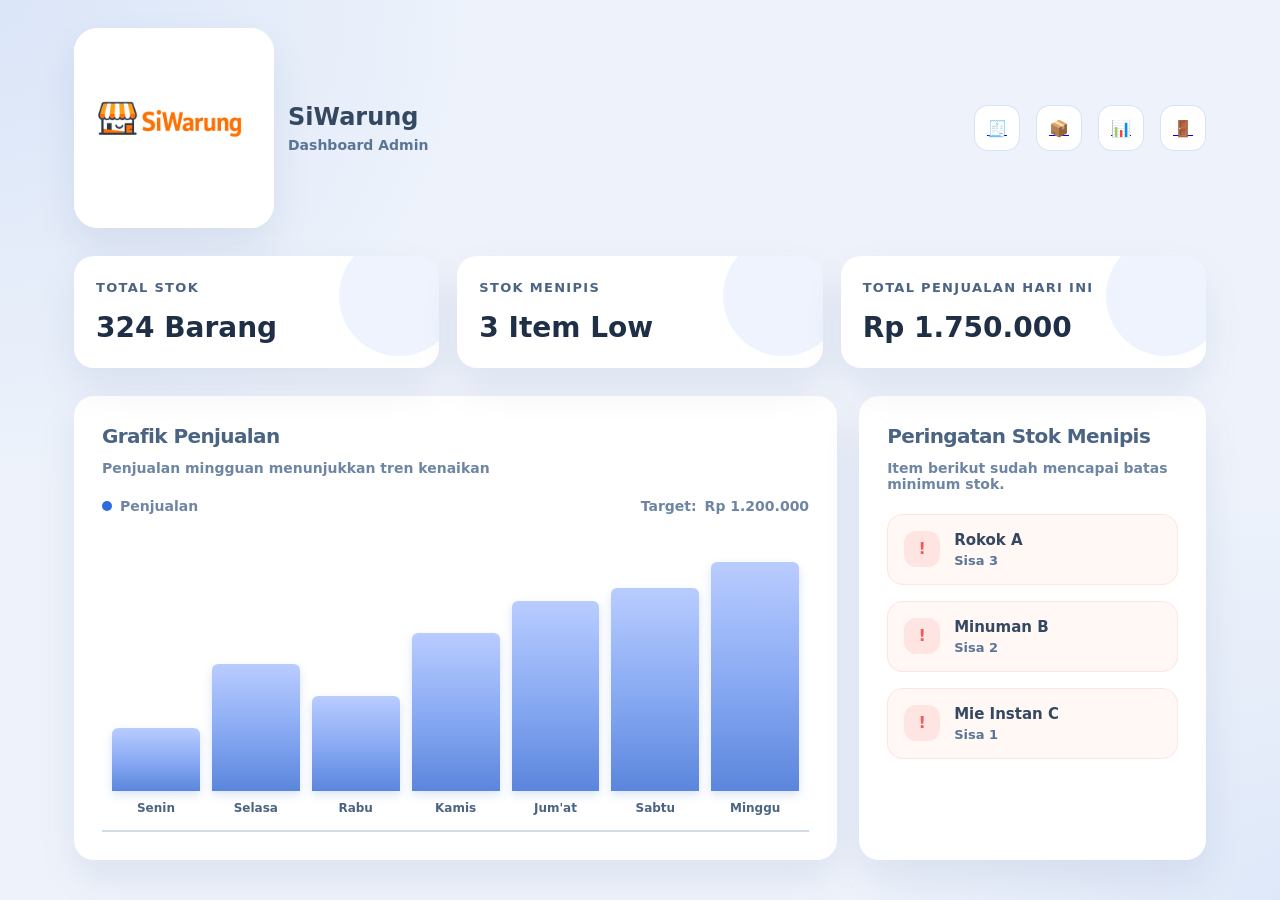
==== dashboard.html @ c709d384 "Add files via upload" ====
<!DOCTYPE html>
<html lang="id">
<head>
<meta charset="UTF-8">
<meta name="viewport" content="width=device-width, initial-scale=1.0">
<title>Dashboard Admin - SiWarung</title>
<style>
:root {
--bg: #eef3fb;
--surface: #ffffff;
--primary: #2d6cdf;
--text: #1f2f46;
--danger: #f05a5a;
--radius: 20px;
--shadow: 0 18px 40px rgba(15, 42, 103, 0.08);
}
* {
box-sizing: border-box;
}
body {
margin: 0;
font-family: 'Inter', system-ui, sans-serif;
background: radial-gradient(circle at top left, rgba(45,108,223,0.10), transparent 32%),
radial-gradient(circle at bottom right, rgba(45,108,223,0.08), transparent 28%),
var(--bg);
color: var(--text);
}
body::before {
content: none;
}
.page {
max-width: 1180px;
margin: 0 auto;
padding: 28px 24px 40px;
}
header {
display: flex;
justify-content: space-between;
align-items: center;
gap: 18px;
margin-bottom: 28px;
}
.brand {
display: flex;
align-items: center;
gap: 14px;
}
.brand-icon {
width: 200px;
height: 200px;
border-radius: 24px;
background: #ffffff;
display: grid;
place-items: center;
box-shadow: var(--shadow);
padding: 0;
overflow: hidden;
flex-shrink: 0;
}
.brand-icon img {
width: 100%;
height: 100%;
object-fit: cover;
display: block;
background: #ffffff;
}
.brand-text {
display: grid;
gap: 6px;
}
.brand-text .title {
margin: 0;
font-size: 24px;
font-weight: 800;
color: #344862;
}
.brand-text .subtitle {
margin: 0;
color: #5b7597;
font-size: 14px;
font-weight: 800;
}
.header-actions {
display: flex;
align-items: center;
gap: 16px;
}
.icon-button {
position: relative;
width: 46px;
height: 46px;
border-radius: 14px;
border: 1px solid rgba(45,108,223,0.18);
background: rgba(255,255,255,1);
display: grid;
place-items: center;
cursor: pointer;
transition: transform 0.2s ease;
}
.icon-button:hover {
transform: translateY(-1px);
}
.icon-button .tooltip {
position: absolute;
bottom: -34px;
left: 50%;
transform: translateX(-50%);
background: rgba(35, 48, 71, 1);
color: #ffffff;
padding: 8px 12px;
border-radius: 8px;
font-size: 11px;
font-weight: 700;
white-space: nowrap;
opacity: 0;
pointer-events: none;
transition: opacity 0.2s ease;
z-index: 10;
}
.icon-button:hover .tooltip {
opacity: 1;
}
.summary {
display: grid;
grid-template-columns: repeat(3, minmax(0, 1fr));
gap: 18px;
margin-bottom: 28px;
}
.summary-card {
background: #ffffff;
border-radius: var(--radius);
padding: 24px 22px;
box-shadow: var(--shadow);
position: relative;
overflow: hidden;
}
.summary-card::after {
content: '';
position: absolute;
right: -20px;
top: -20px;
width: 120px;
height: 120px;
border-radius: 50%;
background: rgba(45,108,223,0.08);
}
.summary-card h2 {
margin: 0;
font-size: 13px;
color: #4b6484;
text-transform: uppercase;
letter-spacing: 0.1em;
font-weight: 800;
}
.summary-card p {
margin: 18px 0 0;
font-size: 28px;
font-weight: 800;
line-height: 1.1;
color: #1f2f46;
}
.layout {
display: grid;
grid-template-columns: 2.2fr 1fr;
gap: 22px;
}
.panel {
background: #ffffff;
border-radius: var(--radius);
padding: 28px;
box-shadow: var(--shadow);
}
.panel h2 {
margin-top: 0;
margin-bottom: 12px;
font-size: 20px;
letter-spacing: -0.03em;
font-weight: 800;
color: #4b6484;
}
.panel .subtitle {
margin: 0 0 22px;
color: #6e85a4;
font-size: 14px;
font-weight: 800;
}
.chart-card {
display: grid;
gap: 18px;
}
.chart-legend {
display: flex;
justify-content: space-between;
gap: 12px;
flex-wrap: wrap;
color: #6e85a4;
font-size: 14px;
font-weight: 800;
}
.chart-legend span {
display: inline-flex;
align-items: center;
gap: 8px;
}
.chart-legend .dot {
width: 10px;
height: 10px;
border-radius: 50%;
background: var(--primary);
}
.chart-bars {
display: grid;
grid-template-columns: repeat(7, 1fr);
gap: 12px;
align-items: end;
height: 300px;
padding: 30px 10px 15px;
border-bottom: 2px solid #d0dce8;
}
.bar-wrapper {
display: flex;
flex-direction: column;
align-items: center;
justify-content: flex-end;
height: 100%;
}
.bar {
border-radius: 6px 6px 0 0;
background: linear-gradient(180deg, #b9ccff 0%, #86a8f2 55%, #5b86dc 100%);
min-height: 15px;
width: 100%;
box-shadow: 0 4px 10px rgba(45, 108, 223, 0.18);
}
.bar-label {
margin-top: 10px;
text-align: center;
font-size: 12px;
font-weight: 800;
color: #4b6484;
}
.stock-list {
display: grid;
gap: 16px;
}
.stock-item {
display: flex;
align-items: flex-start;
gap: 14px;
padding: 16px;
border-radius: 16px;
background: #fff8f5;
border: 1px solid rgba(240,90,90,0.12);
}
.stock-item .badge {
width: 36px;
height: 36px;
border-radius: 12px;
background: rgba(240,90,90,0.12);
color: var(--danger);
display: grid;
place-items: center;
font-weight: 700;
}
.stock-item strong {
display: block;
margin-bottom: 4px;
font-size: 15px;
font-weight: 800;
color: #344862;
}
.stock-item p {
margin: 0;
color: #5b7597;
font-size: 13px;
font-weight: 800;
}
@media (max-width: 960px) {
.summary {
grid-template-columns: 1fr;
}
.layout {
grid-template-columns: 1fr;
}
}
@media (max-width: 640px) {
.page {
padding: 18px 16px 32px;
}
.header-actions {
display: none;
}
.brand-icon {
width: 140px;
height: 140px;
}
}
</style>
</head>
<body>
<div class="page">
<header>
<div class="brand">
<div class="brand-icon">
<img src="assets/logo.png" alt="SiWarung logo">
</div>
<div class="brand-text">
<p class="title">SiWarung</p>
<p class="subtitle">Dashboard Admin</p>
</div>
</div>
<div class="header-actions">
<a href="input penjualan.html" class="icon-button" aria-label="Input Penjualan">

🧾
<span class="tooltip">Input Penjualan</span>
</a>
<a href="kelola stok produk.html" class="icon-button" aria-label="Stok">

📦
<span class="tooltip">Stok</span>
</a>
<a href="laporan.html" class="icon-button" aria-label="Laporan">

📊
<span class="tooltip">Laporan</span>
</a>
<a href="index.html" class="icon-button" aria-label="Logout">

🚪
<span class="tooltip">Logout</span>
</a>
</div>
</header>
<section class="summary">
<article class="summary-card">
<h2>Total Stok</h2>
<p>324 Barang</p>
</article>
<article class="summary-card">
<h2>Stok Menipis</h2>
<p>3 Item Low</p>
</article>
<article class="summary-card">
<h2>Total Penjualan Hari Ini</h2>
<p>Rp 1.750.000</p>
</article>
</section>
<div class="layout">
<section class="panel">
<h2>Grafik Penjualan</h2>
<p class="subtitle">Penjualan mingguan menunjukkan tren kenaikan</p>
<div class="chart-card">
<div class="chart-legend">
<span><span class="dot"></span> Penjualan</span>
<span>Target: <strong>Rp 1.200.000</strong></span>
</div>
<div class="chart-bars">
<div class="bar-wrapper">
<div class="bar" style="height: 25%;"></div>
<div class="bar-label">Senin</div>
</div>
<div class="bar-wrapper">
<div class="bar" style="height: 50%;"></div>
<div class="bar-label">Selasa</div>
</div>
<div class="bar-wrapper">
<div class="bar" style="height: 37.5%;"></div>
<div class="bar-label">Rabu</div>
</div>
<div class="bar-wrapper">
<div class="bar" style="height: 62.5%;"></div>
<div class="bar-label">Kamis</div>
</div>
<div class="bar-wrapper">
<div class="bar" style="height: 75%;"></div>
<div class="bar-label">Jum'at</div>
</div>
<div class="bar-wrapper">
<div class="bar" style="height: 80%;"></div>
<div class="bar-label">Sabtu</div>
</div>
<div class="bar-wrapper">
<div class="bar" style="height: 110%;"></div>
<div class="bar-label">Minggu</div>
</div>
</div>
</div>
</section>
<aside class="panel">
<h2>Peringatan Stok Menipis</h2>
<p class="subtitle">Item berikut sudah mencapai batas minimum stok.</p>
<div class="stock-list">
<div class="stock-item">
<div class="badge">!</div>
<div>
<strong>Rokok A</strong>
<p>Sisa 3</p>
</div>
</div>
<div class="stock-item">
<div class="badge">!</div>
<div>
<strong>Minuman B</strong>
<p>Sisa 2</p>
</div>
</div>
<div class="stock-item">
<div class="badge">!</div>
<div>
<strong>Mie Instan C</strong>
<p>Sisa 1</p>
</div>
</div>
</div>
</aside>
</div>
</div>
  <!-- Penyesuaian Pertemuan 13: script eksternal, tampilan asli tidak diubah -->
  <script src="assets/js/jquery.js"></script>
  <script src="assets/js/siwarung-pertemuan13.js"></script>
</body>
</html>
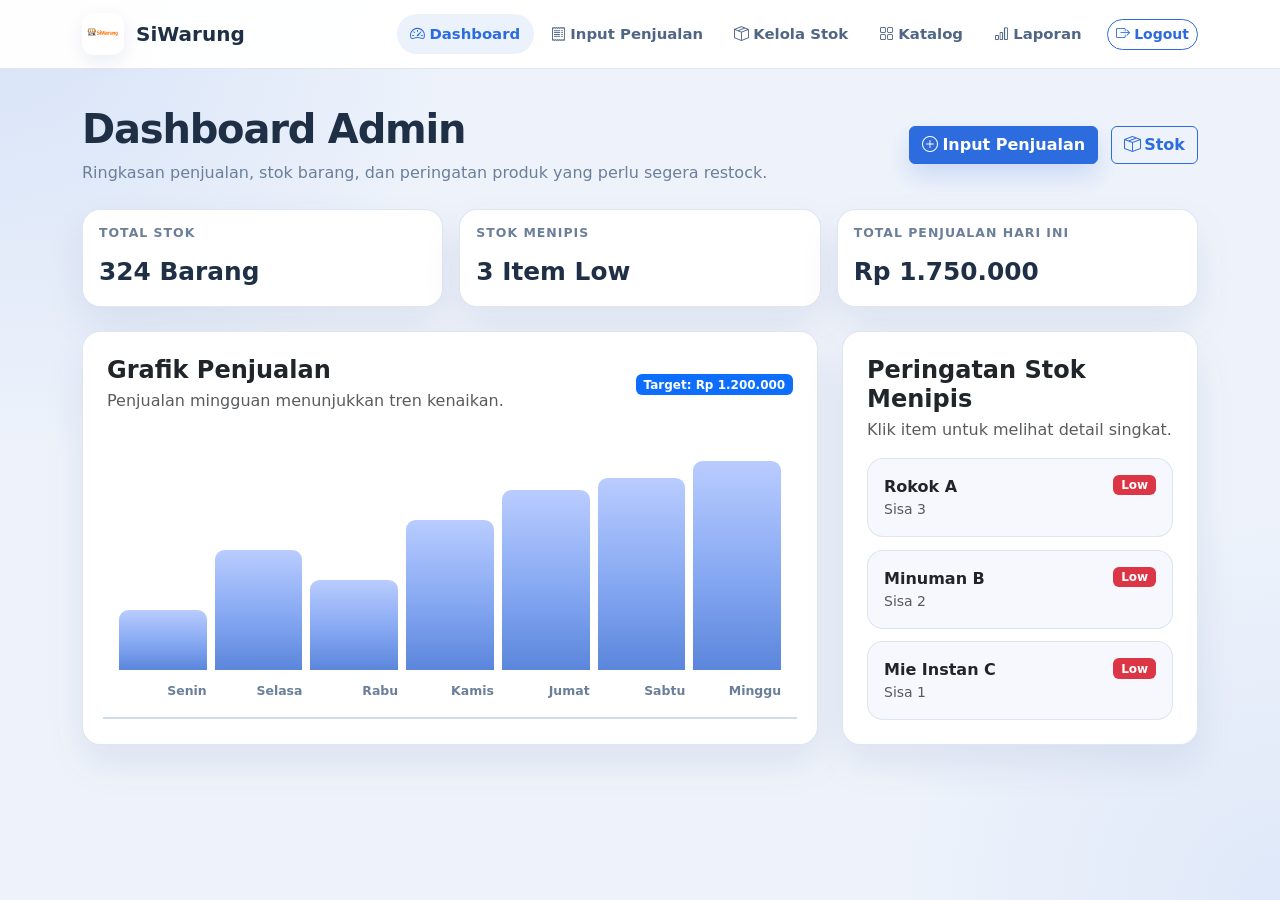
==== commit a69ed8b9: "Add files via upload" ====
--- a/dashboard.html
+++ b/dashboard.html
@@ -4,419 +4,104 @@
 <meta charset="UTF-8">
 <meta name="viewport" content="width=device-width, initial-scale=1.0">
 <title>Dashboard Admin - SiWarung</title>
-<style>
-:root {
---bg: #eef3fb;
---surface: #ffffff;
---primary: #2d6cdf;
---text: #1f2f46;
---danger: #f05a5a;
---radius: 20px;
---shadow: 0 18px 40px rgba(15, 42, 103, 0.08);
-}
-* {
-box-sizing: border-box;
-}
-body {
-margin: 0;
-font-family: 'Inter', system-ui, sans-serif;
-background: radial-gradient(circle at top left, rgba(45,108,223,0.10), transparent 32%),
-radial-gradient(circle at bottom right, rgba(45,108,223,0.08), transparent 28%),
-var(--bg);
-color: var(--text);
-}
-body::before {
-content: none;
-}
-.page {
-max-width: 1180px;
-margin: 0 auto;
-padding: 28px 24px 40px;
-}
-header {
-display: flex;
-justify-content: space-between;
-align-items: center;
-gap: 18px;
-margin-bottom: 28px;
-}
-.brand {
-display: flex;
-align-items: center;
-gap: 14px;
-}
-.brand-icon {
-width: 200px;
-height: 200px;
-border-radius: 24px;
-background: #ffffff;
-display: grid;
-place-items: center;
-box-shadow: var(--shadow);
-padding: 0;
-overflow: hidden;
-flex-shrink: 0;
-}
-.brand-icon img {
-width: 100%;
-height: 100%;
-object-fit: cover;
-display: block;
-background: #ffffff;
-}
-.brand-text {
-display: grid;
-gap: 6px;
-}
-.brand-text .title {
-margin: 0;
-font-size: 24px;
-font-weight: 800;
-color: #344862;
-}
-.brand-text .subtitle {
-margin: 0;
-color: #5b7597;
-font-size: 14px;
-font-weight: 800;
-}
-.header-actions {
-display: flex;
-align-items: center;
-gap: 16px;
-}
-.icon-button {
-position: relative;
-width: 46px;
-height: 46px;
-border-radius: 14px;
-border: 1px solid rgba(45,108,223,0.18);
-background: rgba(255,255,255,1);
-display: grid;
-place-items: center;
-cursor: pointer;
-transition: transform 0.2s ease;
-}
-.icon-button:hover {
-transform: translateY(-1px);
-}
-.icon-button .tooltip {
-position: absolute;
-bottom: -34px;
-left: 50%;
-transform: translateX(-50%);
-background: rgba(35, 48, 71, 1);
-color: #ffffff;
-padding: 8px 12px;
-border-radius: 8px;
-font-size: 11px;
-font-weight: 700;
-white-space: nowrap;
-opacity: 0;
-pointer-events: none;
-transition: opacity 0.2s ease;
-z-index: 10;
-}
-.icon-button:hover .tooltip {
-opacity: 1;
-}
-.summary {
-display: grid;
-grid-template-columns: repeat(3, minmax(0, 1fr));
-gap: 18px;
-margin-bottom: 28px;
-}
-.summary-card {
-background: #ffffff;
-border-radius: var(--radius);
-padding: 24px 22px;
-box-shadow: var(--shadow);
-position: relative;
-overflow: hidden;
-}
-.summary-card::after {
-content: '';
-position: absolute;
-right: -20px;
-top: -20px;
-width: 120px;
-height: 120px;
-border-radius: 50%;
-background: rgba(45,108,223,0.08);
-}
-.summary-card h2 {
-margin: 0;
-font-size: 13px;
-color: #4b6484;
-text-transform: uppercase;
-letter-spacing: 0.1em;
-font-weight: 800;
-}
-.summary-card p {
-margin: 18px 0 0;
-font-size: 28px;
-font-weight: 800;
-line-height: 1.1;
-color: #1f2f46;
-}
-.layout {
-display: grid;
-grid-template-columns: 2.2fr 1fr;
-gap: 22px;
-}
-.panel {
-background: #ffffff;
-border-radius: var(--radius);
-padding: 28px;
-box-shadow: var(--shadow);
-}
-.panel h2 {
-margin-top: 0;
-margin-bottom: 12px;
-font-size: 20px;
-letter-spacing: -0.03em;
-font-weight: 800;
-color: #4b6484;
-}
-.panel .subtitle {
-margin: 0 0 22px;
-color: #6e85a4;
-font-size: 14px;
-font-weight: 800;
-}
-.chart-card {
-display: grid;
-gap: 18px;
-}
-.chart-legend {
-display: flex;
-justify-content: space-between;
-gap: 12px;
-flex-wrap: wrap;
-color: #6e85a4;
-font-size: 14px;
-font-weight: 800;
-}
-.chart-legend span {
-display: inline-flex;
-align-items: center;
-gap: 8px;
-}
-.chart-legend .dot {
-width: 10px;
-height: 10px;
-border-radius: 50%;
-background: var(--primary);
-}
-.chart-bars {
-display: grid;
-grid-template-columns: repeat(7, 1fr);
-gap: 12px;
-align-items: end;
-height: 300px;
-padding: 30px 10px 15px;
-border-bottom: 2px solid #d0dce8;
-}
-.bar-wrapper {
-display: flex;
-flex-direction: column;
-align-items: center;
-justify-content: flex-end;
-height: 100%;
-}
-.bar {
-border-radius: 6px 6px 0 0;
-background: linear-gradient(180deg, #b9ccff 0%, #86a8f2 55%, #5b86dc 100%);
-min-height: 15px;
-width: 100%;
-box-shadow: 0 4px 10px rgba(45, 108, 223, 0.18);
-}
-.bar-label {
-margin-top: 10px;
-text-align: center;
-font-size: 12px;
-font-weight: 800;
-color: #4b6484;
-}
-.stock-list {
-display: grid;
-gap: 16px;
-}
-.stock-item {
-display: flex;
-align-items: flex-start;
-gap: 14px;
-padding: 16px;
-border-radius: 16px;
-background: #fff8f5;
-border: 1px solid rgba(240,90,90,0.12);
-}
-.stock-item .badge {
-width: 36px;
-height: 36px;
-border-radius: 12px;
-background: rgba(240,90,90,0.12);
-color: var(--danger);
-display: grid;
-place-items: center;
-font-weight: 700;
-}
-.stock-item strong {
-display: block;
-margin-bottom: 4px;
-font-size: 15px;
-font-weight: 800;
-color: #344862;
-}
-.stock-item p {
-margin: 0;
-color: #5b7597;
-font-size: 13px;
-font-weight: 800;
-}
-@media (max-width: 960px) {
-.summary {
-grid-template-columns: 1fr;
-}
-.layout {
-grid-template-columns: 1fr;
-}
-}
-@media (max-width: 640px) {
-.page {
-padding: 18px 16px 32px;
-}
-.header-actions {
-display: none;
-}
-.brand-icon {
-width: 140px;
-height: 140px;
-}
-}
-</style>
+<link href="https://cdn.jsdelivr.net/npm/bootstrap@5.3.3/dist/css/bootstrap.min.css" rel="stylesheet">
+<link href="https://cdn.jsdelivr.net/npm/bootstrap-icons@1.11.3/font/bootstrap-icons.min.css" rel="stylesheet">
+<link href="assets/css/siwarung-bootstrap.css" rel="stylesheet">
 </head>
 <body>
-<div class="page">
-<header>
-<div class="brand">
-<div class="brand-icon">
-<img src="assets/logo.png" alt="SiWarung logo">
-</div>
-<div class="brand-text">
-<p class="title">SiWarung</p>
-<p class="subtitle">Dashboard Admin</p>
-</div>
-</div>
-<div class="header-actions">
-<a href="input penjualan.html" class="icon-button" aria-label="Input Penjualan">
+<nav class="navbar navbar-expand-lg navbar-siwarung sticky-top">
+  <div class="container">
+    <a class="navbar-brand" href="dashboard.html">
+      <img src="assets/logo.png" class="brand-logo" alt="Logo SiWarung">
+      <span>SiWarung</span>
+    </a>
+    <button class="navbar-toggler" type="button" data-bs-toggle="collapse" data-bs-target="#navbarSiWarung" aria-controls="navbarSiWarung" aria-expanded="false" aria-label="Toggle navigation">
+      <span class="navbar-toggler-icon"></span>
+    </button>
+    <div class="collapse navbar-collapse" id="navbarSiWarung">
+      <ul class="navbar-nav ms-auto align-items-lg-center gap-lg-1">
+        <li class="nav-item"><a class="nav-link active" href="dashboard.html"><i class="bi bi-speedometer2 me-1"></i>Dashboard</a></li>
+        <li class="nav-item"><a class="nav-link " href="input penjualan.html"><i class="bi bi-receipt me-1"></i>Input Penjualan</a></li>
+        <li class="nav-item"><a class="nav-link " href="kelola stok produk.html"><i class="bi bi-box-seam me-1"></i>Kelola Stok</a></li>
+        <li class="nav-item"><a class="nav-link " href="katalog.html"><i class="bi bi-grid me-1"></i>Katalog</a></li>
+        <li class="nav-item"><a class="nav-link " href="laporan.html"><i class="bi bi-bar-chart me-1"></i>Laporan</a></li>
+        <li class="nav-item ms-lg-2"><a class="btn btn-outline-primary btn-sm" href="index.html"><i class="bi bi-box-arrow-right me-1"></i>Logout</a></li>
+      </ul>
+    </div>
+  </div>
+</nav>
+<main class="section-space">
+  <div class="container">
+    <div class="row align-items-center g-4 mb-4">
+      <div class="col-lg-8">
+        <h1 class="page-title mb-2">Dashboard Admin</h1>
+        <p class="page-subtitle mb-0">Ringkasan penjualan, stok barang, dan peringatan produk yang perlu segera restock.</p>
+      </div>
+      <div class="col-lg-4 text-lg-end">
+        <a href="input penjualan.html" class="btn btn-primary me-2"><i class="bi bi-plus-circle me-1"></i>Input Penjualan</a>
+        <a href="kelola stok produk.html" class="btn btn-outline-primary"><i class="bi bi-box-seam me-1"></i>Stok</a>
+      </div>
+    </div>
 
-🧾
-<span class="tooltip">Input Penjualan</span>
-</a>
-<a href="kelola stok produk.html" class="icon-button" aria-label="Stok">
+    <div class="row g-3 mb-4">
+      <div class="col-md-4">
+        <div class="card summary-card h-100"><div class="card-body">
+          <h2>Total Stok</h2><p>324 Barang</p>
+        </div></div>
+      </div>
+      <div class="col-md-4">
+        <div class="card summary-card h-100"><div class="card-body">
+          <h2>Stok Menipis</h2><p>3 Item Low</p>
+        </div></div>
+      </div>
+      <div class="col-md-4">
+        <div class="card summary-card h-100"><div class="card-body">
+          <h2>Total Penjualan Hari Ini</h2><p>Rp 1.750.000</p>
+        </div></div>
+      </div>
+    </div>
 
-📦
-<span class="tooltip">Stok</span>
-</a>
-<a href="laporan.html" class="icon-button" aria-label="Laporan">
-
-📊
-<span class="tooltip">Laporan</span>
-</a>
-<a href="index.html" class="icon-button" aria-label="Logout">
-
-🚪
-<span class="tooltip">Logout</span>
-</a>
-</div>
-</header>
-<section class="summary">
-<article class="summary-card">
-<h2>Total Stok</h2>
-<p>324 Barang</p>
-</article>
-<article class="summary-card">
-<h2>Stok Menipis</h2>
-<p>3 Item Low</p>
-</article>
-<article class="summary-card">
-<h2>Total Penjualan Hari Ini</h2>
-<p>Rp 1.750.000</p>
-</article>
-</section>
-<div class="layout">
-<section class="panel">
-<h2>Grafik Penjualan</h2>
-<p class="subtitle">Penjualan mingguan menunjukkan tren kenaikan</p>
-<div class="chart-card">
-<div class="chart-legend">
-<span><span class="dot"></span> Penjualan</span>
-<span>Target: <strong>Rp 1.200.000</strong></span>
-</div>
-<div class="chart-bars">
-<div class="bar-wrapper">
-<div class="bar" style="height: 25%;"></div>
-<div class="bar-label">Senin</div>
-</div>
-<div class="bar-wrapper">
-<div class="bar" style="height: 50%;"></div>
-<div class="bar-label">Selasa</div>
-</div>
-<div class="bar-wrapper">
-<div class="bar" style="height: 37.5%;"></div>
-<div class="bar-label">Rabu</div>
-</div>
-<div class="bar-wrapper">
-<div class="bar" style="height: 62.5%;"></div>
-<div class="bar-label">Kamis</div>
-</div>
-<div class="bar-wrapper">
-<div class="bar" style="height: 75%;"></div>
-<div class="bar-label">Jum'at</div>
-</div>
-<div class="bar-wrapper">
-<div class="bar" style="height: 80%;"></div>
-<div class="bar-label">Sabtu</div>
-</div>
-<div class="bar-wrapper">
-<div class="bar" style="height: 110%;"></div>
-<div class="bar-label">Minggu</div>
-</div>
-</div>
-</div>
-</section>
-<aside class="panel">
-<h2>Peringatan Stok Menipis</h2>
-<p class="subtitle">Item berikut sudah mencapai batas minimum stok.</p>
-<div class="stock-list">
-<div class="stock-item">
-<div class="badge">!</div>
-<div>
-<strong>Rokok A</strong>
-<p>Sisa 3</p>
-</div>
-</div>
-<div class="stock-item">
-<div class="badge">!</div>
-<div>
-<strong>Minuman B</strong>
-<p>Sisa 2</p>
-</div>
-</div>
-<div class="stock-item">
-<div class="badge">!</div>
-<div>
-<strong>Mie Instan C</strong>
-<p>Sisa 1</p>
-</div>
-</div>
-</div>
-</aside>
-</div>
-</div>
-  <!-- Penyesuaian Pertemuan 13: script eksternal, tampilan asli tidak diubah -->
-  <script src="assets/js/jquery.js"></script>
-  <script src="assets/js/siwarung-pertemuan13.js"></script>
+    <div class="row g-4">
+      <div class="col-lg-8">
+        <div class="card h-100">
+          <div class="card-body p-4">
+            <div class="d-flex justify-content-between align-items-center flex-wrap gap-2 mb-3">
+              <div>
+                <h2 class="h4 fw-bold mb-1">Grafik Penjualan</h2>
+                <p class="text-muted mb-0">Penjualan mingguan menunjukkan tren kenaikan.</p>
+              </div>
+              <span class="badge text-bg-primary">Target: Rp 1.200.000</span>
+            </div>
+            <div class="row row-cols-7 g-2 chart-bars text-center">
+              <div class="col bar-wrapper"><div class="bar" style="height:25%"></div><div class="bar-label">Senin</div></div>
+              <div class="col bar-wrapper"><div class="bar" style="height:50%"></div><div class="bar-label">Selasa</div></div>
+              <div class="col bar-wrapper"><div class="bar" style="height:37.5%"></div><div class="bar-label">Rabu</div></div>
+              <div class="col bar-wrapper"><div class="bar" style="height:62.5%"></div><div class="bar-label">Kamis</div></div>
+              <div class="col bar-wrapper"><div class="bar" style="height:75%"></div><div class="bar-label">Jumat</div></div>
+              <div class="col bar-wrapper"><div class="bar" style="height:80%"></div><div class="bar-label">Sabtu</div></div>
+              <div class="col bar-wrapper"><div class="bar" style="height:100%"></div><div class="bar-label">Minggu</div></div>
+            </div>
+          </div>
+        </div>
+      </div>
+      <div class="col-lg-4">
+        <div class="card h-100">
+          <div class="card-body p-4">
+            <h2 class="h4 fw-bold mb-1">Peringatan Stok Menipis</h2>
+            <p class="text-muted">Klik item untuk melihat detail singkat.</p>
+            <div class="stock-list">
+              <div class="stock-item"><div><strong>Rokok A</strong><div class="text-muted small">Sisa 3</div></div><span class="badge text-bg-danger">Low</span></div>
+              <div class="stock-item"><div><strong>Minuman B</strong><div class="text-muted small">Sisa 2</div></div><span class="badge text-bg-danger">Low</span></div>
+              <div class="stock-item"><div><strong>Mie Instan C</strong><div class="text-muted small">Sisa 1</div></div><span class="badge text-bg-danger">Low</span></div>
+            </div>
+          </div>
+        </div>
+      </div>
+    </div>
+  </div>
+</main>
+<script src="assets/js/jquery.js"></script>
+<script src="https://cdn.jsdelivr.net/npm/bootstrap@5.3.3/dist/js/bootstrap.bundle.min.js"></script>
+<script src="assets/js/siwarung-pertemuan13.js"></script>
 </body>
 </html>
